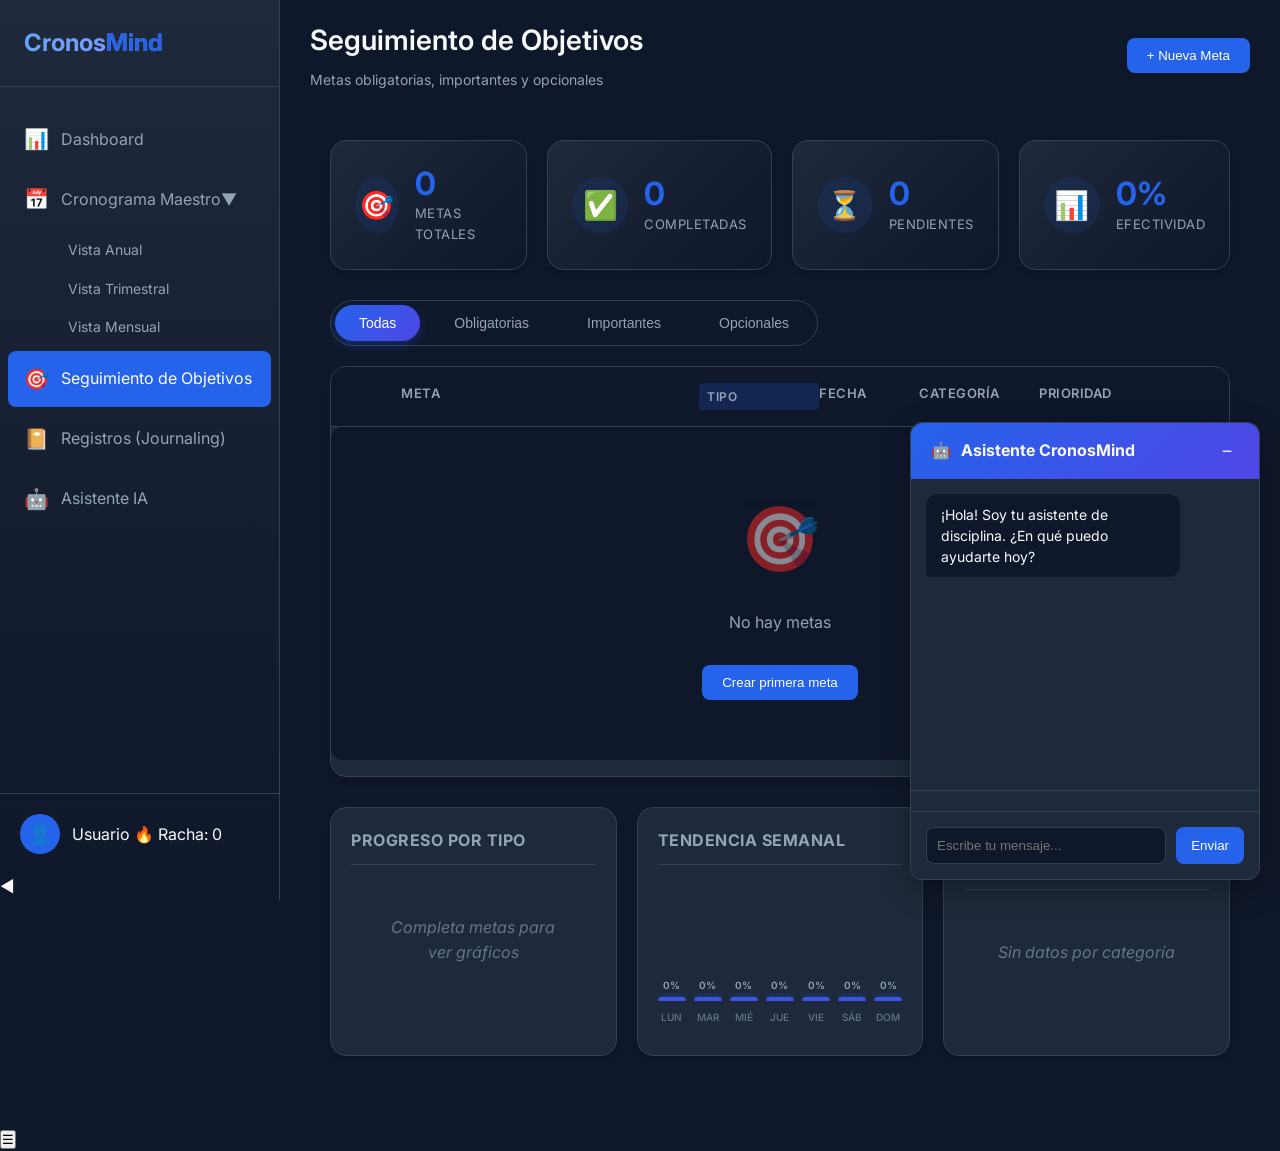
==== goals.html @ dc19986a "Inicio" ====
<!DOCTYPE html>
<html lang="es">
<head>
    <meta charset="UTF-8">
    <meta name="viewport" content="width=device-width, initial-scale=1.0">
    <title>CronosMind - Seguimiento de Objetivos</title>
    
    <link rel="stylesheet" href="css/style.css">
    <link rel="stylesheet" href="css/components.css">
    <link rel="stylesheet" href="css/goals.css">
    <link href="https://fonts.googleapis.com/css2?family=Inter:wght@400;500;600;700&display=swap" rel="stylesheet">
</head>
<body>
    <div class="app-container">
        <!-- Sidebar (mismo que dashboard, con active en goals) -->
        <nav class="sidebar">
            <div class="logo">
                <h1>Cronos<span>Mind</span></h1>
            </div>
            
            <ul class="nav-menu">
                <li class="nav-item">
                    <a href="dashboard.html">
                        <span class="icon">📊</span>
                        <span>Dashboard</span>
                    </a>
                </li>
                
                <li class="nav-item has-submenu">
                    <a href="cronograma.html">
                        <span class="icon">📅</span>
                        <span>Cronograma Maestro</span>
                        <span class="arrow">▼</span>
                    </a>
                    <ul class="sub-menu">
                        <li><a href="cronograma.html?view=year">Vista Anual</a></li>
                        <li><a href="cronograma.html?view=quarter">Vista Trimestral</a></li>
                        <li><a href="cronograma.html?view=month">Vista Mensual</a></li>
                    </ul>
                </li>
                
                <li class="nav-item active">
                    <a href="goals.html">
                        <span class="icon">🎯</span>
                        <span>Seguimiento de Objetivos</span>
                    </a>
                </li>
                
                <li class="nav-item">
                    <a href="journal.html">
                        <span class="icon">📔</span>
                        <span>Registros (Journaling)</span>
                    </a>
                </li>
                
                <li class="nav-item" id="openAIAssistant">
                    <a href="#">
                        <span class="icon">🤖</span>
                        <span>Asistente IA</span>
                    </a>
                </li>
            </ul>

            <div class="sidebar-footer">
                <div class="user-info">
                    <span class="user-avatar">👤</span>
                    <div class="user-details">
                        <span class="user-name" id="userNameDisplay">Usuario</span>
                        <span class="user-streak">🔥 Racha: <span id="userStreak">0</span></span>
                    </div>
                </div>
            </div>
        </nav>

        <main class="main-content">
            <header class="top-bar">
                <div class="page-title">
                    <h2>Seguimiento de Objetivos</h2>
                    <span class="date">Metas obligatorias, importantes y opcionales</span>
                </div>
                <button class="btn btn-primary" id="newGoalBtn">+ Nueva Meta</button>
            </header>

            <div class="goals-dashboard">
                <!-- KPI -->
                <div class="goals-kpi">
                    <div class="kpi-card">
                        <div class="kpi-icon">🎯</div>
                        <div class="kpi-info">
                            <span class="kpi-value" id="totalGoals">0</span>
                            <span class="kpi-label">Metas totales</span>
                        </div>
                    </div>
                    <div class="kpi-card">
                        <div class="kpi-icon">✅</div>
                        <div class="kpi-info">
                            <span class="kpi-value" id="completedGoals">0</span>
                            <span class="kpi-label">Completadas</span>
                        </div>
                    </div>
                    <div class="kpi-card">
                        <div class="kpi-icon">⏳</div>
                        <div class="kpi-info">
                            <span class="kpi-value" id="pendingGoals">0</span>
                            <span class="kpi-label">Pendientes</span>
                        </div>
                    </div>
                    <div class="kpi-card">
                        <div class="kpi-icon">📊</div>
                        <div class="kpi-info">
                            <span class="kpi-value" id="completionRate">0%</span>
                            <span class="kpi-label">Efectividad</span>
                        </div>
                    </div>
                </div>

                <!-- Tabs -->
                <div class="goals-tabs">
                    <button class="tab-btn active" data-type="all">Todas</button>
                    <button class="tab-btn" data-type="obligatoria">Obligatorias</button>
                    <button class="tab-btn" data-type="importante">Importantes</button>
                    <button class="tab-btn" data-type="opcional">Opcionales</button>
                </div>

                <!-- Lista de metas -->
                <div class="goals-list-container">
                    <div class="goals-header">
                        <div class="goal-check"></div>
                        <div class="goal-title">Meta</div>
                        <div class="goal-type">Tipo</div>
                        <div class="goal-date">Fecha</div>
                        <div class="goal-category">Categoría</div>
                        <div class="goal-priority">Prioridad</div>
                        <div class="goal-actions"></div>
                    </div>
                    <div id="goalsList" class="goals-list"></div>
                </div>

                <!-- Charts -->
                <div class="goals-charts">
                    <div class="chart-card">
                        <h3>Progreso por tipo</h3>
                        <div class="pie-chart" id="typeChart"></div>
                    </div>
                    <div class="chart-card">
                        <h3>Tendencia semanal</h3>
                        <div class="line-chart" id="trendChart"></div>
                    </div>
                    <div class="chart-card">
                        <h3>Distribución por categoría</h3>
                        <div class="bar-chart" id="categoryChart"></div>
                    </div>
                </div>
            </div>
        </main>
    </div>

    <!-- Modal Nueva Meta -->
    <div class="modal" id="goalModal" style="display: none;">
        <div class="modal-content">
            <h2>Nueva Meta</h2>
            <form id="goalForm">
                <div class="form-group">
                    <label>Título</label>
                    <input type="text" id="goalTitle" required>
                </div>
                <div class="form-row">
                    <div class="form-group">
                        <label>Tipo</label>
                        <select id="goalType">
                            <option value="obligatoria">Obligatoria</option>
                            <option value="importante">Importante</option>
                            <option value="opcional">Opcional</option>
                        </select>
                    </div>
                    <div class="form-group">
                        <label>Categoría</label>
                        <select id="goalCategory">
                            <option value="salud">Salud</option>
                            <option value="desarrollo">Desarrollo</option>
                            <option value="trabajo">Trabajo</option>
                            <option value="personal">Personal</option>
                            <option value="bienestar">Bienestar</option>
                        </select>
                    </div>
                </div>
                <div class="form-row">
                    <div class="form-group">
                        <label>Prioridad</label>
                        <select id="goalPriority">
                            <option value="alta">Alta</option>
                            <option value="media">Media</option>
                            <option value="baja">Baja</option>
                        </select>
                    </div>
                    <div class="form-group">
                        <label>Fecha límite</label>
                        <input type="date" id="goalDeadline">
                    </div>
                </div>
                <div class="form-group">
                    <label>Descripción</label>
                    <textarea id="goalDescription" rows="2"></textarea>
                </div>
                <div class="form-actions">
                    <button type="button" class="btn btn-secondary" onclick="document.getElementById('goalModal').style.display='none'">Cancelar</button>
                    <button type="submit" class="btn btn-primary">Crear Meta</button>
                </div>
            </form>
        </div>
    </div>

    <!-- Scripts -->
    <script src="js/main.js"></script>
    <script src="js/sidebar.js"></script>
    <script src="js/goals.js"></script>
    <script src="js/ai-assistant.js"></script>
    
    <script>
        document.addEventListener('DOMContentLoaded', () => {
            if (!window.cronosMind) {
                window.cronosMind = new CronosMind();
            }
            
            if (typeof GoalsManager !== 'undefined' && document.querySelector('.goals-dashboard')) {
                window.goalsManager = new GoalsManager();
            }
            
            if (typeof AIAssistant !== 'undefined' && !window.aiAssistant) {
                window.aiAssistant = new AIAssistant();
            }
            
            document.getElementById('newGoalBtn')?.addEventListener('click', () => {
                document.getElementById('goalModal').style.display = 'flex';
                const today = new Date().toISOString().split('T')[0];
                document.getElementById('goalDeadline').value = today;
            });
            
            document.getElementById('goalForm')?.addEventListener('submit', (e) => {
                e.preventDefault();
                if (window.goalsManager) {
                    window.goalsManager.saveGoal();
                } else {
                    // Fallback directo a cronosMind
                    const title = document.getElementById('goalTitle')?.value;
                    const type = document.getElementById('goalType')?.value;
                    if (title && window.cronosMind) {
                        window.cronosMind.addNewGoal(title, type);
                        document.getElementById('goalModal').style.display = 'none';
                        document.getElementById('goalForm').reset();
                        // Recargar la página para actualizar
                        setTimeout(() => location.reload(), 500);
                    }
                }
            });
        });
    </script>
</body>
</html>
---- css/style.css ----
:root {
    --primary-color: #2563eb;
    --secondary-color: #4f46e5;
    --background-dark: #0f172a;
    --background-light: #1e293b;
    --text-primary: #f8fafc;
    --text-secondary: #94a3b8;
    --accent-green: #22c55e;
    --accent-red: #ef4444;
    --accent-yellow: #eab308;
    --sidebar-width: 280px;
    --header-height: 70px;
    --border-color: #334155;
}

* {
    margin: 0;
    padding: 0;
    box-sizing: border-box;
}

body {
    font-family: 'Inter', sans-serif;
    background-color: var(--background-dark);
    color: var(--text-primary);
    line-height: 1.6;
}

.app-container {
    display: flex;
    min-height: 100vh;
}

/* Sidebar Styles */
.sidebar {
    width: var(--sidebar-width);
    background: linear-gradient(180deg, var(--background-light) 0%, #0f172a 100%);
    border-right: 1px solid var(--border-color);
    display: flex;
    flex-direction: column;
    position: fixed;
    height: 100vh;
    overflow-y: auto;
}

.logo {
    padding: 24px;
    border-bottom: 1px solid var(--border-color);
}

.logo h1 {
    font-size: 24px;
    font-weight: 700;
    background: linear-gradient(135deg, #60a5fa, #a78bfa);
    -webkit-background-clip: text;
    -webkit-text-fill-color: transparent;
}

.logo span {
    background: none;
    -webkit-text-fill-color: var(--primary-color);
}

.nav-menu {
    list-style: none;
    padding: 20px 0;
    flex: 1;
}

.nav-item {
    margin: 4px 8px;
}

.nav-item a {
    display: flex;
    align-items: center;
    padding: 12px 16px;
    color: var(--text-secondary);
    text-decoration: none;
    border-radius: 8px;
    transition: all 0.3s ease;
}

.nav-item a:hover {
    background: rgba(37, 99, 235, 0.1);
    color: var(--text-primary);
}

.nav-item.active a {
    background: var(--primary-color);
    color: white;
}

.nav-item .icon {
    margin-right: 12px;
    font-size: 20px;
}

.sub-menu {
    list-style: none;
    margin-left: 44px;
    margin-top: 4px;
}

.sub-menu a {
    padding: 8px 16px;
    font-size: 14px;
}

.sidebar-footer {
    padding: 20px;
    border-top: 1px solid var(--border-color);
}

.user-info {
    display: flex;
    align-items: center;
    gap: 12px;
}

.user-avatar {
    width: 40px;
    height: 40px;
    background: var(--primary-color);
    border-radius: 50%;
    display: flex;
    align-items: center;
    justify-content: center;
    font-size: 20px;
}

/* Main Content */
.main-content {
    flex: 1;
    margin-left: var(--sidebar-width);
    padding: 20px 30px;
}

.top-bar {
    display: flex;
    justify-content: space-between;
    align-items: center;
    margin-bottom: 30px;
    height: var(--header-height);
}

.page-title h2 {
    font-size: 28px;
    font-weight: 600;
    margin-bottom: 4px;
}

.page-title .date {
    color: var(--text-secondary);
    font-size: 14px;
}

.btn {
    padding: 10px 20px;
    border-radius: 8px;
    border: none;
    font-weight: 500;
    cursor: pointer;
    transition: all 0.3s ease;
}

.btn-primary {
    background: var(--primary-color);
    color: white;
}

.btn-primary:hover {
    background: var(--secondary-color);
    transform: translateY(-2px);
}

.btn-secondary {
    background: transparent;
    border: 1px solid var(--border-color);
    color: var(--text-primary);
}

.btn-secondary:hover {
    background: var(--background-light);
}

/* Stats Grid */
.stats-grid {
    display: grid;
    grid-template-columns: repeat(4, 1fr);
    gap: 20px;
    margin-bottom: 30px;
}

.stat-card {
    background: var(--background-light);
    border-radius: 12px;
    padding: 20px;
    display: flex;
    align-items: center;
    gap: 16px;
    border: 1px solid var(--border-color);
    transition: transform 0.3s ease;
}

.stat-card:hover {
    transform: translateY(-4px);
}

.stat-icon {
    width: 48px;
    height: 48px;
    background: rgba(37, 99, 235, 0.1);
    border-radius: 12px;
    display: flex;
    align-items: center;
    justify-content: center;
    font-size: 24px;
}

.stat-info h3 {
    font-size: 14px;
    color: var(--text-secondary);
    margin-bottom: 4px;
}

.stat-number {
    font-size: 28px;
    font-weight: 700;
}

/* Calendar Section */
.calendar-section {
    background: var(--background-light);
    border-radius: 12px;
    padding: 20px;
    margin-bottom: 30px;
    border: 1px solid var(--border-color);
}

.section-header {
    display: flex;
    justify-content: space-between;
    align-items: center;
    margin-bottom: 20px;
}

.calendar-nav {
    display: flex;
    gap: 10px;
}

.calendar-nav button {
    background: transparent;
    border: 1px solid var(--border-color);
    color: var(--text-primary);
    width: 36px;
    height: 36px;
    border-radius: 8px;
    cursor: pointer;
    transition: all 0.3s ease;
}

.calendar-nav button:hover {
    background: var(--primary-color);
}

.calendar-grid {
    display: grid;
    grid-template-columns: repeat(7, 1fr);
    gap: 8px;
}

.calendar-day-header {
    text-align: center;
    padding: 10px;
    color: var(--text-secondary);
    font-weight: 500;
}

.calendar-day {
    aspect-ratio: 1;
    background: var(--background-dark);
    border: 1px solid var(--border-color);
    border-radius: 8px;
    padding: 8px;
    cursor: pointer;
    transition: all 0.3s ease;
    display: flex;
    flex-direction: column;
}

.calendar-day:hover {
    border-color: var(--primary-color);
    transform: scale(1.02);
}

.calendar-day.today {
    border: 2px solid var(--primary-color);
}

.calendar-day.has-entry {
    background: rgba(34, 197, 94, 0.1);
}

.day-number {
    font-weight: 600;
    margin-bottom: 4px;
}

.day-indicator {
    width: 8px;
    height: 8px;
    border-radius: 50%;
    background: var(--accent-green);
    margin-top: auto;
}

/* Dual Section */
.dual-section {
    display: grid;
    grid-template-columns: 1fr 1fr;
    gap: 20px;
}

.goals-section, .quick-journal {
    background: var(--background-light);
    border-radius: 12px;
    padding: 20px;
    border: 1px solid var(--border-color);
}

.goals-section h3, .quick-journal h3 {
    margin-bottom: 16px;
    font-size: 18px;
}

.goals-list {
    margin-bottom: 16px;
}

.goal-item {
    display: flex;
    align-items: center;
    padding: 10px;
    background: var(--background-dark);
    border-radius: 8px;
    margin-bottom: 8px;
}

.goal-item input[type="checkbox"] {
    margin-right: 12px;
    width: 18px;
    height: 18px;
    cursor: pointer;
}

.goal-item label {
    flex: 1;
    cursor: pointer;
}

.goal-type {
    font-size: 12px;
    padding: 4px 8px;
    border-radius: 4px;
    background: rgba(37, 99, 235, 0.2);
    color: var(--text-secondary);
}

.goal-type.obligatoria {
    background: rgba(239, 68, 68, 0.2);
    color: var(--accent-red);
}

.goal-type.opcional {
    background: rgba(234, 179, 8, 0.2);
    color: var(--accent-yellow);
}

.btn-add-goal {
    width: 100%;
    padding: 10px;
    background: transparent;
    border: 2px dashed var(--border-color);
    color: var(--text-secondary);
    border-radius: 8px;
    cursor: pointer;
    transition: all 0.3s ease;
}

.btn-add-goal:hover {
    border-color: var(--primary-color);
    color: var(--primary-color);
}

.quick-journal textarea {
    width: 100%;
    height: 120px;
    background: var(--background-dark);
    border: 1px solid var(--border-color);
    border-radius: 8px;
    padding: 12px;
    color: var(--text-primary);
    font-family: inherit;
    resize: vertical;
    margin-bottom: 12px;
}

.quick-journal textarea:focus {
    outline: none;
    border-color: var(--primary-color);
}

.btn-save-journal {
    width: 100%;
    padding: 10px;
    background: var(--primary-color);
    color: white;
    border: none;
    border-radius: 8px;
    cursor: pointer;
    transition: all 0.3s ease;
}

.btn-save-journal:hover {
    background: var(--secondary-color);
}

/* Scrollbar Personalizada */
::-webkit-scrollbar {
    width: 8px;
}

::-webkit-scrollbar-track {
    background: var(--background-dark);
}

::-webkit-scrollbar-thumb {
    background: var(--border-color);
    border-radius: 4px;
}

::-webkit-scrollbar-thumb:hover {
    background: var(--primary-color);
}

/* Responsive */
@media (max-width: 1024px) {
    .stats-grid {
        grid-template-columns: repeat(2, 1fr);
    }
    
    .dual-section {
        grid-template-columns: 1fr;
    }
}

@media (max-width: 768px) {
    .sidebar {
        width: 80px;
    }
    
    .logo h1 {
        font-size: 0;
    }
    
    .logo h1::first-letter {
        font-size: 24px;
    }
    
    .nav-item span:last-child {
        display: none;
    }
    
    .main-content {
        margin-left: 80px;
    }
}
---- css/components.css ----
/* Modal Styles */
.modal {
    position: fixed;
    top: 0;
    left: 0;
    width: 100%;
    height: 100%;
    background: rgba(0, 0, 0, 0.8);
    display: flex;
    align-items: center;
    justify-content: center;
    z-index: 1000;
    animation: fadeIn 0.3s ease;
}

.modal-content {
    background: var(--background-light);
    border-radius: 12px;
    padding: 30px;
    max-width: 500px;
    width: 90%;
    max-height: 80vh;
    overflow-y: auto;
    border: 1px solid var(--border-color);
    animation: slideUp 0.3s ease;
}

@keyframes fadeIn {
    from { opacity: 0; }
    to { opacity: 1; }
}

@keyframes slideUp {
    from {
        transform: translateY(50px);
        opacity: 0;
    }
    to {
        transform: translateY(0);
        opacity: 1;
    }
}

.modal h2 {
    margin-bottom: 20px;
    color: var(--text-primary);
}

.modal-date {
    color: var(--text-secondary);
    margin-bottom: 20px;
    font-size: 14px;
}

.modal textarea {
    width: 100%;
    height: 150px;
    background: var(--background-dark);
    border: 1px solid var(--border-color);
    border-radius: 8px;
    padding: 12px;
    color: var(--text-primary);
    margin-bottom: 20px;
}

.modal-actions {
    display: flex;
    gap: 10px;
    justify-content: flex-end;
}

/* Day Details Modal */
.day-entries, .day-goals {
    margin: 20px 0;
}

.entry-item {
    background: var(--background-dark);
    border-radius: 8px;
    padding: 12px;
    margin-bottom: 10px;
}

.entry-item p {
    margin-bottom: 5px;
}

.entry-item small {
    color: var(--text-secondary);
    font-size: 12px;
}

.no-data {
    color: var(--text-secondary);
    font-style: italic;
    padding: 10px;
}

/* AI Assistant Styles */
.ai-assistant {
    position: fixed;
    bottom: 20px;
    right: 20px;
    width: 350px;
    background: var(--background-light);
    border: 1px solid var(--border-color);
    border-radius: 12px;
    box-shadow: 0 10px 30px rgba(0, 0, 0, 0.3);
    z-index: 999;
    transition: all 0.3s ease;
}

.ai-assistant.minimized {
    height: 60px;
    overflow: hidden;
}

.assistant-header {
    padding: 15px 20px;
    background: linear-gradient(135deg, var(--primary-color), var(--secondary-color));
    border-radius: 12px 12px 0 0;
    display: flex;
    align-items: center;
    gap: 10px;
    cursor: pointer;
}

.assistant-header h3 {
    flex: 1;
    font-size: 16px;
}

.minimize-btn {
    background: transparent;
    border: none;
    color: white;
    font-size: 18px;
    cursor: pointer;
    width: 24px;
    height: 24px;
    display: flex;
    align-items: center;
    justify-content: center;
    border-radius: 4px;
}

.minimize-btn:hover {
    background: rgba(255, 255, 255, 0.2);
}

.assistant-body {
    height: 400px;
    display: flex;
    flex-direction: column;
}

.messages-container {
    flex: 1;
    overflow-y: auto;
    padding: 15px;
    display: flex;
    flex-direction: column;
    gap: 10px;
}

.message {
    max-width: 80%;
    padding: 10px 15px;
    border-radius: 12px;
    animation: fadeIn 0.3s ease;
}

.message.assistant {
    background: var(--background-dark);
    align-self: flex-start;
    border-bottom-left-radius: 4px;
}

.message.user {
    background: var(--primary-color);
    align-self: flex-end;
    border-bottom-right-radius: 4px;
}

.message p {
    font-size: 14px;
    line-height: 1.5;
}

.suggestions-container {
    padding: 10px 15px;
    display: flex;
    gap: 8px;
    flex-wrap: wrap;
    border-top: 1px solid var(--border-color);
    border-bottom: 1px solid var(--border-color);
}

.suggestion-btn {
    background: var(--background-dark);
    border: 1px solid var(--border-color);
    color: var(--text-secondary);
    padding: 6px 12px;
    border-radius: 16px;
    font-size: 12px;
    cursor: pointer;
    transition: all 0.3s ease;
}

.suggestion-btn:hover {
    background: var(--primary-color);
    color: white;
    border-color: var(--primary-color);
}

.suggestion-btn.action-btn {
    background: var(--primary-color);
    color: white;
    border: none;
}

.input-container {
    padding: 15px;
    display: flex;
    gap: 10px;
}

#assistantInput {
    flex: 1;
    background: var(--background-dark);
    border: 1px solid var(--border-color);
    border-radius: 8px;
    padding: 10px;
    color: var(--text-primary);
}

#assistantInput:focus {
    outline: none;
    border-color: var(--primary-color);
}

#sendMessageBtn {
    background: var(--primary-color);
    border: none;
    color: white;
    padding: 0 15px;
    border-radius: 8px;
    cursor: pointer;
    transition: all 0.3s ease;
}

#sendMessageBtn:hover {
    background: var(--secondary-color);
}

/* Notification Styles */
.notification {
    position: fixed;
    top: 20px;
    right: 20px;
    background: var(--background-light);
    border-left: 4px solid var(--accent-green);
    padding: 15px 20px;
    border-radius: 8px;
    box-shadow: 0 4px 12px rgba(0, 0, 0, 0.3);
    z-index: 1001;
    animation: slideIn 0.3s ease;
    color: var(--text-primary);
    border: 1px solid var(--border-color);
}

.notification.error {
    border-left-color: var(--accent-red);
}

.notification.warning {
    border-left-color: var(--accent-yellow);
}

@keyframes slideIn {
    from {
        transform: translateX(100%);
        opacity: 0;
    }
    to {
        transform: translateX(0);
        opacity: 1;
    }
}

.fade-out {
    animation: fadeOut 0.3s ease forwards;
}

@keyframes fadeOut {
    to {
        opacity: 0;
        transform: translateY(-20px);
    }
}

/* Tooltips */
[data-tooltip] {
    position: relative;
    cursor: help;
}

[data-tooltip]:before {
    content: attr(data-tooltip);
    position: absolute;
    bottom: 100%;
    left: 50%;
    transform: translateX(-50%);
    padding: 5px 10px;
    background: var(--background-dark);
    color: var(--text-primary);
    font-size: 12px;
    border-radius: 4px;
    white-space: nowrap;
    border: 1px solid var(--border-color);
    opacity: 0;
    visibility: hidden;
    transition: all 0.3s ease;
    pointer-events: none;
}

[data-tooltip]:hover:before {
    opacity: 1;
    visibility: visible;
    bottom: calc(100% + 5px);
}
---- css/goals.css ----
/* goals.css - VERSIÓN CORREGIDA Y MEJORADA */

:root {
    --primary-color: #2563eb;
    --primary-dark: #1d4ed8;
    --primary-light: #3b82f6;
    --secondary-color: #4f46e5;
    --background-dark: #0f172a;
    --background-light: #1e293b;
    --background-card: #1e293b;
    --text-primary: #f8fafc;
    --text-secondary: #94a3b8;
    --text-muted: #64748b;
    --border-color: #334155;
    --success: #22c55e;
    --success-dark: #16a34a;
    --warning: #eab308;
    --warning-dark: #ca8a04;
    --danger: #ef4444;
    --danger-dark: #dc2626;
    --info: #3b82f6;
    --info-dark: #2563eb;
    --purple: #a855f7;
    --purple-dark: #9333ea;
}

/* Contenedor Principal */
.goals-dashboard {
    padding: 20px;
    animation: fadeIn 0.3s ease;
}

@keyframes fadeIn {
    from { opacity: 0; transform: translateY(10px); }
    to { opacity: 1; transform: translateY(0); }
}

/* KPI Cards - CORREGIDO */
.goals-kpi {
    display: grid;
    grid-template-columns: repeat(4, 1fr);
    gap: 20px;
    margin-bottom: 30px;
}

.kpi-card {
    background: linear-gradient(135deg, var(--background-light), var(--background-dark));
    border: 1px solid var(--border-color);
    border-radius: 16px;
    padding: 24px;
    display: flex;
    align-items: center;
    gap: 16px;
    transition: all 0.3s ease;
    box-shadow: 0 4px 6px rgba(0, 0, 0, 0.1);
}

.kpi-card:hover {
    transform: translateY(-4px);
    border-color: var(--primary-color);
    box-shadow: 0 10px 20px rgba(0, 0, 0, 0.2);
}

.kpi-icon {
    width: 56px;
    height: 56px;
    background: rgba(37, 99, 235, 0.1);
    border-radius: 50%;
    display: flex;
    align-items: center;
    justify-content: center;
    font-size: 28px;
    transition: all 0.3s ease;
}

.kpi-card:hover .kpi-icon {
    background: var(--primary-color);
    transform: scale(1.1);
}

.kpi-info {
    display: flex;
    flex-direction: column;
}

.kpi-value {
    font-size: 32px;
    font-weight: 700;
    color: var(--primary-color);
    line-height: 1.2;
}

.kpi-label {
    font-size: 13px;
    color: var(--text-secondary);
    text-transform: uppercase;
    letter-spacing: 0.5px;
}

/* Tabs - CORREGIDO */
.goals-tabs {
    display: flex;
    gap: 10px;
    margin-bottom: 20px;
    background: var(--background-dark);
    padding: 4px;
    border-radius: 40px;
    width: fit-content;
    border: 1px solid var(--border-color);
}

.tab-btn {
    background: transparent;
    border: none;
    color: var(--text-secondary);
    padding: 10px 24px;
    border-radius: 30px;
    cursor: pointer;
    transition: all 0.3s ease;
    font-weight: 500;
    font-size: 14px;
}

.tab-btn:hover {
    background: var(--background-light);
    color: var(--text-primary);
}

.tab-btn.active {
    background: linear-gradient(135deg, var(--primary-color), var(--secondary-color));
    color: white;
    box-shadow: 0 4px 10px rgba(37, 99, 235, 0.3);
}

/* Lista de Metas - CORREGIDO */
.goals-list-container {
    background: var(--background-light);
    border: 1px solid var(--border-color);
    border-radius: 16px;
    overflow: hidden;
    margin-bottom: 30px;
    box-shadow: 0 4px 6px rgba(0, 0, 0, 0.1);
}

.goals-header {
    display: grid;
    grid-template-columns: 50px 2fr 120px 100px 120px 90px 80px;
    padding: 16px 20px;
    background: var(--background-dark);
    border-bottom: 1px solid var(--border-color);
    font-weight: 600;
    color: var(--text-secondary);
    font-size: 13px;
    text-transform: uppercase;
    letter-spacing: 0.5px;
}

.goals-list {
    max-height: 400px;
    overflow-y: auto;
}

.goal-row {
    display: grid;
    grid-template-columns: 50px 2fr 120px 100px 120px 90px 80px;
    padding: 16px 20px;
    border-bottom: 1px solid var(--border-color);
    align-items: center;
    transition: all 0.3s ease;
    background: var(--background-light);
}

.goal-row:hover {
    background: var(--background-dark);
    transform: translateX(4px);
}

.goal-row.completed {
    opacity: 0.7;
    background: rgba(34, 197, 94, 0.05);
}

.goal-row.completed .goal-name {
    text-decoration: line-through;
    color: var(--text-secondary);
}

/* Checkbox - CORREGIDO */
.goal-check input[type="checkbox"] {
    width: 20px;
    height: 20px;
    cursor: pointer;
    accent-color: var(--primary-color);
    border-radius: 4px;
}

/* Título de meta - CORREGIDO */
.goal-title {
    display: flex;
    flex-direction: column;
    gap: 4px;
}

.goal-name {
    font-weight: 500;
    color: var(--text-primary);
    font-size: 15px;
}

.goal-title small {
    color: var(--text-muted);
    font-size: 11px;
}

/* Badges de tipo - CORREGIDO */
.type-badge {
    display: inline-block;
    padding: 6px 12px;
    border-radius: 20px;
    font-size: 11px;
    font-weight: 600;
    text-transform: uppercase;
    letter-spacing: 0.3px;
    text-align: center;
    min-width: 90px;
}

.type-badge.obligatoria {
    background: rgba(239, 68, 68, 0.15);
    color: #ef4444;
    border: 1px solid rgba(239, 68, 68, 0.3);
}

.type-badge.importante {
    background: rgba(234, 179, 8, 0.15);
    color: #eab308;
    border: 1px solid rgba(234, 179, 8, 0.3);
}

.type-badge.opcional {
    background: rgba(34, 197, 94, 0.15);
    color: #22c55e;
    border: 1px solid rgba(34, 197, 94, 0.3);
}

/* Fecha - CORREGIDO */
.deadline {
    font-size: 13px;
    font-weight: 500;
    padding: 4px 8px;
    background: var(--background-dark);
    border-radius: 6px;
    display: inline-block;
}

.deadline.urgent {
    color: #ef4444;
    background: rgba(239, 68, 68, 0.1);
    animation: pulse 1.5s infinite;
}

@keyframes pulse {
    0% { opacity: 1; }
    50% { opacity: 0.7; }
    100% { opacity: 1; }
}

/* Categoría - CORREGIDO */
.category-badge {
    display: inline-flex;
    align-items: center;
    gap: 4px;
    padding: 6px 12px;
    border-radius: 20px;
    font-size: 12px;
    background: var(--background-dark);
    border: 1px solid var(--border-color);
}

/* Prioridad - CORREGIDO */
.priority-indicator {
    display: inline-block;
    padding: 4px 10px;
    border-radius: 16px;
    font-size: 11px;
    font-weight: 600;
    text-transform: capitalize;
    text-align: center;
    min-width: 60px;
}

.priority-alta {
    background: rgba(239, 68, 68, 0.15);
    color: #ef4444;
    border: 1px solid rgba(239, 68, 68, 0.3);
}

.priority-media {
    background: rgba(234, 179, 8, 0.15);
    color: #eab308;
    border: 1px solid rgba(234, 179, 8, 0.3);
}

.priority-baja {
    background: rgba(34, 197, 94, 0.15);
    color: #22c55e;
    border: 1px solid rgba(34, 197, 94, 0.3);
}

/* Botones de acción - CORREGIDO */
.btn-icon {
    background: transparent;
    border: none;
    color: var(--text-secondary);
    cursor: pointer;
    width: 32px;
    height: 32px;
    border-radius: 8px;
    display: inline-flex;
    align-items: center;
    justify-content: center;
    transition: all 0.3s ease;
    font-size: 16px;
}

.btn-icon:hover {
    background: var(--background-dark);
    color: var(--primary-color);
    transform: scale(1.1);
}

/* Charts Container - CORREGIDO */
.goals-charts {
    display: grid;
    grid-template-columns: repeat(3, 1fr);
    gap: 20px;
    margin-bottom: 30px;
}

.chart-card {
    background: var(--background-light);
    border: 1px solid var(--border-color);
    border-radius: 16px;
    padding: 20px;
    box-shadow: 0 4px 6px rgba(0, 0, 0, 0.1);
}

.chart-card h3 {
    margin-bottom: 20px;
    font-size: 16px;
    color: var(--text-secondary);
    text-transform: uppercase;
    letter-spacing: 0.5px;
    border-bottom: 1px solid var(--border-color);
    padding-bottom: 10px;
}

/* Gráfico de Pastel - CORREGIDO */
.pie-chart {
    display: flex;
    flex-direction: column;
    align-items: center;
    gap: 20px;
}

.pie-chart-simple {
    display: flex;
    width: 100%;
    height: 30px;
    border-radius: 15px;
    overflow: hidden;
    margin-bottom: 15px;
    box-shadow: 0 2px 4px rgba(0, 0, 0, 0.2);
}

.pie-segment {
    height: 100%;
    display: flex;
    align-items: center;
    justify-content: center;
    color: white;
    font-size: 12px;
    font-weight: 600;
    text-shadow: 0 1px 2px rgba(0, 0, 0, 0.3);
    transition: all 0.3s ease;
}

.pie-segment:hover {
    filter: brightness(1.1);
    transform: scaleY(1.1);
}

.chart-legend {
    display: flex;
    flex-wrap: wrap;
    justify-content: center;
    gap: 15px;
    margin-top: 10px;
}

.chart-legend span {
    display: flex;
    align-items: center;
    gap: 6px;
    font-size: 12px;
    color: var(--text-secondary);
    padding: 4px 10px;
    background: var(--background-dark);
    border-radius: 20px;
}

.dot {
    width: 10px;
    height: 10px;
    border-radius: 50%;
    display: inline-block;
}

/* Gráfico de Tendencia - CORREGIDO */
.trend-bars {
    display: flex;
    align-items: flex-end;
    justify-content: space-around;
    height: 150px;
    gap: 8px;
    padding: 10px 0;
}

.trend-bar-container {
    flex: 1;
    display: flex;
    flex-direction: column;
    align-items: center;
    gap: 8px;
}

.trend-bar {
    width: 100%;
    background: linear-gradient(180deg, var(--primary-color), var(--secondary-color));
    border-radius: 6px 6px 0 0;
    min-height: 4px;
    position: relative;
    transition: height 0.5s ease;
    box-shadow: 0 -2px 5px rgba(37, 99, 235, 0.3);
}

.trend-value {
    position: absolute;
    top: -20px;
    left: 50%;
    transform: translateX(-50%);
    font-size: 10px;
    color: var(--text-secondary);
    font-weight: 600;
    white-space: nowrap;
}

.trend-label {
    font-size: 10px;
    color: var(--text-muted);
    font-weight: 500;
    text-transform: uppercase;
}

/* Barras por categoría - CORREGIDO */
.category-bar {
    margin-bottom: 15px;
}

.cat-label {
    display: block;
    margin-bottom: 5px;
    font-size: 12px;
    color: var(--text-secondary);
    font-weight: 500;
}

.bar-container {
    height: 30px;
    background: var(--background-dark);
    border-radius: 15px;
    overflow: hidden;
    position: relative;
    box-shadow: inset 0 2px 4px rgba(0, 0, 0, 0.2);
}

.bar-fill {
    height: 100%;
    display: flex;
    align-items: center;
    justify-content: flex-end;
    padding-right: 15px;
    transition: width 0.5s ease;
    position: relative;
    overflow: hidden;
}

.bar-fill::after {
    content: '';
    position: absolute;
    top: 0;
    left: 0;
    right: 0;
    bottom: 0;
    background: linear-gradient(90deg, transparent, rgba(255, 255, 255, 0.1), transparent);
    animation: shimmer 2s infinite;
}

@keyframes shimmer {
    0% { transform: translateX(-100%); }
    100% { transform: translateX(100%); }
}

.bar-text {
    color: white;
    font-size: 12px;
    font-weight: 600;
    text-shadow: 0 1px 2px rgba(0, 0, 0, 0.3);
    z-index: 1;
}

/* Empty State - CORREGIDO */
.empty-state {
    text-align: center;
    padding: 60px 20px;
    color: var(--text-secondary);
    background: var(--background-dark);
    border-radius: 12px;
}

.empty-icon {
    font-size: 64px;
    display: block;
    margin-bottom: 20px;
    opacity: 0.5;
}

.empty-state p {
    margin-bottom: 20px;
    font-size: 16px;
}

.empty-state .btn {
    margin-top: 10px;
}

/* Modal - CORREGIDO */
.modal {
    position: fixed;
    top: 0;
    left: 0;
    width: 100%;
    height: 100%;
    background: rgba(0, 0, 0, 0.8);
    backdrop-filter: blur(8px);
    display: none;
    align-items: center;
    justify-content: center;
    z-index: 2000;
    animation: fadeIn 0.3s ease;
}

.modal-content {
    background: var(--background-light);
    border-radius: 24px;
    width: 90%;
    max-width: 500px;
    max-height: 90vh;
    overflow-y: auto;
    border: 1px solid var(--border-color);
    box-shadow: 0 20px 40px rgba(0, 0, 0, 0.3);
    animation: slideUp 0.3s ease;
}

@keyframes slideUp {
    from {
        opacity: 0;
        transform: translateY(30px);
    }
    to {
        opacity: 1;
        transform: translateY(0);
    }
}

.modal h2 {
    padding: 20px 24px;
    margin: 0;
    border-bottom: 1px solid var(--border-color);
    color: var(--text-primary);
    font-size: 20px;
}

/* Formulario - CORREGIDO */
#goalForm {
    padding: 24px;
}

.form-group {
    margin-bottom: 20px;
}

.form-group label {
    display: block;
    margin-bottom: 8px;
    color: var(--text-secondary);
    font-size: 13px;
    font-weight: 500;
    text-transform: uppercase;
    letter-spacing: 0.3px;
}

.form-group input,
.form-group select,
.form-group textarea {
    width: 100%;
    padding: 12px 16px;
    background: var(--background-dark);
    border: 1px solid var(--border-color);
    border-radius: 12px;
    color: var(--text-primary);
    font-family: inherit;
    font-size: 14px;
    transition: all 0.3s ease;
}

.form-group input:focus,
.form-group select:focus,
.form-group textarea:focus {
    outline: none;
    border-color: var(--primary-color);
    box-shadow: 0 0 0 3px rgba(37, 99, 235, 0.2);
}

.form-row {
    display: grid;
    grid-template-columns: 1fr 1fr;
    gap: 15px;
}

.form-actions {
    display: flex;
    justify-content: flex-end;
    gap: 12px;
    margin-top: 24px;
    padding-top: 20px;
    border-top: 1px solid var(--border-color);
}

/* No data */
.no-data {
    text-align: center;
    color: var(--text-muted);
    padding: 30px;
    font-style: italic;
}

/* Responsive */
@media (max-width: 1200px) {
    .goals-kpi {
        grid-template-columns: repeat(2, 1fr);
    }
    
    .goals-charts {
        grid-template-columns: 1fr;
    }
    
    .goals-header,
    .goal-row {
        grid-template-columns: 40px 1fr 100px 80px 100px 70px 60px;
        font-size: 12px;
        padding: 12px;
    }
}

@media (max-width: 992px) {
    .goals-header,
    .goal-row {
        grid-template-columns: 40px 1fr;
        gap: 10px;
    }
    
    .goal-type,
    .goal-date,
    .goal-category,
    .goal-priority,
    .goal-actions {
        display: none;
    }
    
    .goal-row {
        position: relative;
    }
    
    .goal-row::after {
        content: attr(data-type);
        position: absolute;
        top: 10px;
        right: 10px;
        font-size: 10px;
        padding: 2px 6px;
        border-radius: 10px;
        background: var(--background-dark);
    }
}

@media (max-width: 768px) {
    .goals-tabs {
        width: 100%;
        overflow-x: auto;
        padding: 4px;
    }
    
    .tab-btn {
        flex: 1;
        text-align: center;
        padding: 8px 12px;
        font-size: 12px;
    }
    
    .form-row {
        grid-template-columns: 1fr;
    }
}

/* Scrollbar personalizada */
.goals-list::-webkit-scrollbar {
    width: 6px;
}

.goals-list::-webkit-scrollbar-track {
    background: var(--background-dark);
}

.goals-list::-webkit-scrollbar-thumb {
    background: var(--border-color);
    border-radius: 3px;
}

.goals-list::-webkit-scrollbar-thumb:hover {
    background: var(--primary-color);
}
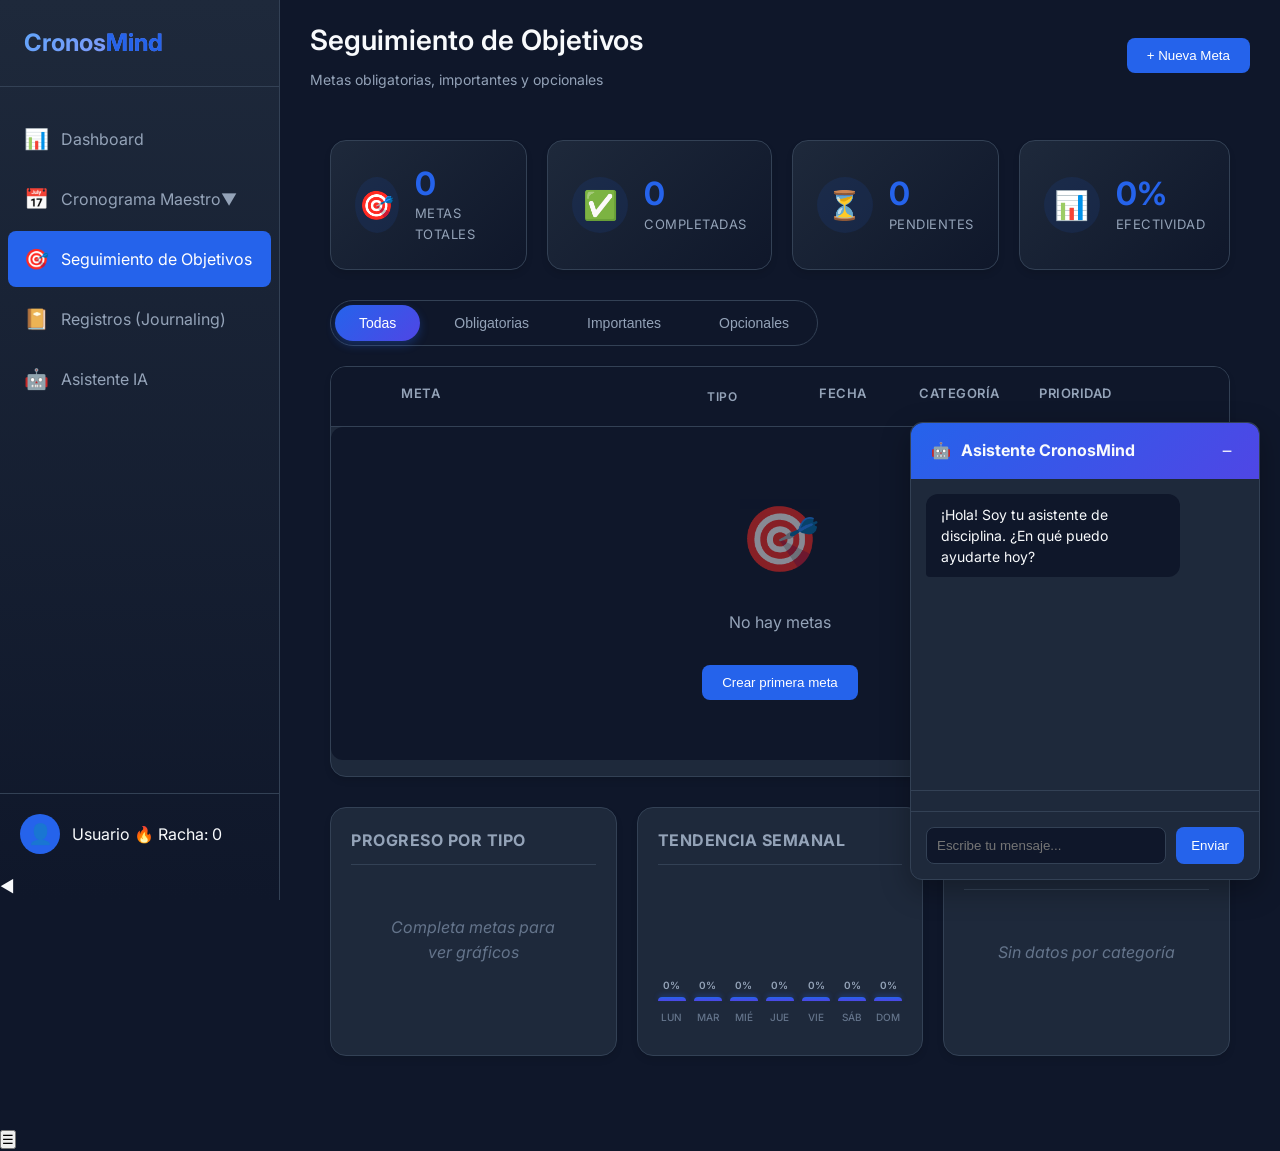
==== commit a876b9cc: "Modificaciones de Funcionalidades" ====
--- a/goals.html
+++ b/goals.html
@@ -198,6 +198,51 @@
                         <input type="date" id="goalDeadline">
                     </div>
                 </div>
+                <div class="form-row" id="scheduleRow" style="display:none;">
+                    <div class="form-group">
+                        <label>Frecuencia</label>
+                        <select id="goalScheduleType">
+                            <option value="diario">Diario</option>
+                            <option value="semanal">De lunes a viernes</option>
+                            <option value="fin-de-semana">Solo fines de semana</option>
+                            <option value="personalizado">Personalizado</option>
+                        </select>
+                    </div>
+                    <div class="form-group" id="weekdaysRow" style="display:none;">
+                        <label>Días</label>
+                        <div class="weekdays-checkboxes">
+                            <label><input type="checkbox" value="0" class="weekday-checkbox"> Dom</label>
+                            <label><input type="checkbox" value="1" class="weekday-checkbox"> Lun</label>
+                            <label><input type="checkbox" value="2" class="weekday-checkbox"> Mar</label>
+                            <label><input type="checkbox" value="3" class="weekday-checkbox"> Mié</label>
+                            <label><input type="checkbox" value="4" class="weekday-checkbox"> Jue</label>
+                            <label><input type="checkbox" value="5" class="weekday-checkbox"> Vie</label>
+                            <label><input type="checkbox" value="6" class="weekday-checkbox"> Sáb</label>
+                        </div>
+                    </div>
+                </div>
+                <div class="form-row" id="notificationRow" style="display:none;">
+                    <div class="form-group">
+                        <label>Notificación</label>
+                        <select id="goalNotificationType">
+                            <option value="none">Sin notificación</option>
+                            <option value="todos">Todos los días</option>
+                            <option value="seleccionados">Días seleccionados</option>
+                        </select>
+                    </div>
+                    <div class="form-group" id="notifyWeekdaysRow" style="display:none;">
+                        <label>Días de notificación</label>
+                        <div class="weekdays-checkboxes">
+                            <label><input type="checkbox" value="0" class="notify-weekday-checkbox"> Dom</label>
+                            <label><input type="checkbox" value="1" class="notify-weekday-checkbox"> Lun</label>
+                            <label><input type="checkbox" value="2" class="notify-weekday-checkbox"> Mar</label>
+                            <label><input type="checkbox" value="3" class="notify-weekday-checkbox"> Mié</label>
+                            <label><input type="checkbox" value="4" class="notify-weekday-checkbox"> Jue</label>
+                            <label><input type="checkbox" value="5" class="notify-weekday-checkbox"> Vie</label>
+                            <label><input type="checkbox" value="6" class="notify-weekday-checkbox"> Sáb</label>
+                        </div>
+                    </div>
+                </div>
                 <div class="form-group">
                     <label>Descripción</label>
                     <textarea id="goalDescription" rows="2"></textarea>
@@ -236,23 +281,7 @@
                 document.getElementById('goalDeadline').value = today;
             });
             
-            document.getElementById('goalForm')?.addEventListener('submit', (e) => {
-                e.preventDefault();
-                if (window.goalsManager) {
-                    window.goalsManager.saveGoal();
-                } else {
-                    // Fallback directo a cronosMind
-                    const title = document.getElementById('goalTitle')?.value;
-                    const type = document.getElementById('goalType')?.value;
-                    if (title && window.cronosMind) {
-                        window.cronosMind.addNewGoal(title, type);
-                        document.getElementById('goalModal').style.display = 'none';
-                        document.getElementById('goalForm').reset();
-                        // Recargar la página para actualizar
-                        setTimeout(() => location.reload(), 500);
-                    }
-                }
-            });
+            // El event listener del formulario está manejado en goals.js
         });
     </script>
 </body>
--- a/css/style.css
+++ b/css/style.css
@@ -100,6 +100,11 @@
     list-style: none;
     margin-left: 44px;
     margin-top: 4px;
+    display: none; /* Oculto por defecto */
+}
+
+.nav-item:hover .sub-menu {
+    display: block; /* Mostrar en hover */
 }
 
 .sub-menu a {
@@ -364,7 +369,7 @@
     font-size: 12px;
     padding: 4px 8px;
     border-radius: 4px;
-    background: rgba(37, 99, 235, 0.2);
+    background: rgba(37, 100, 235, 0);
     color: var(--text-secondary);
 }
 
--- a/css/goals.css
+++ b/css/goals.css
@@ -739,4 +739,38 @@
 
 .goals-list::-webkit-scrollbar-thumb:hover {
     background: var(--primary-color);
+}
+
+/* Checkboxes de días de la semana - HORIZONTAL */
+.weekdays-checkboxes {
+    display: flex;
+    flex-wrap: wrap;
+    gap: 8px;
+    margin-top: 8px;
+}
+
+.weekdays-checkboxes label {
+    display: flex;
+    align-items: center;
+    gap: 6px;
+    padding: 8px 12px;
+    background: var(--background-dark);
+    border: 1px solid var(--border-color);
+    border-radius: 8px;
+    cursor: pointer;
+    transition: all 0.3s ease;
+    font-size: 13px;
+    color: var(--text-secondary);
+    user-select: none;
+}
+
+.weekdays-checkboxes label:hover {
+    background: var(--background-light);
+    border-color: var(--primary-color);
+    color: var(--text-primary);
+}
+
+.weekdays-checkboxes input[type="checkbox"] {
+    margin: 0;
+    accent-color: var(--primary-color);
 }
